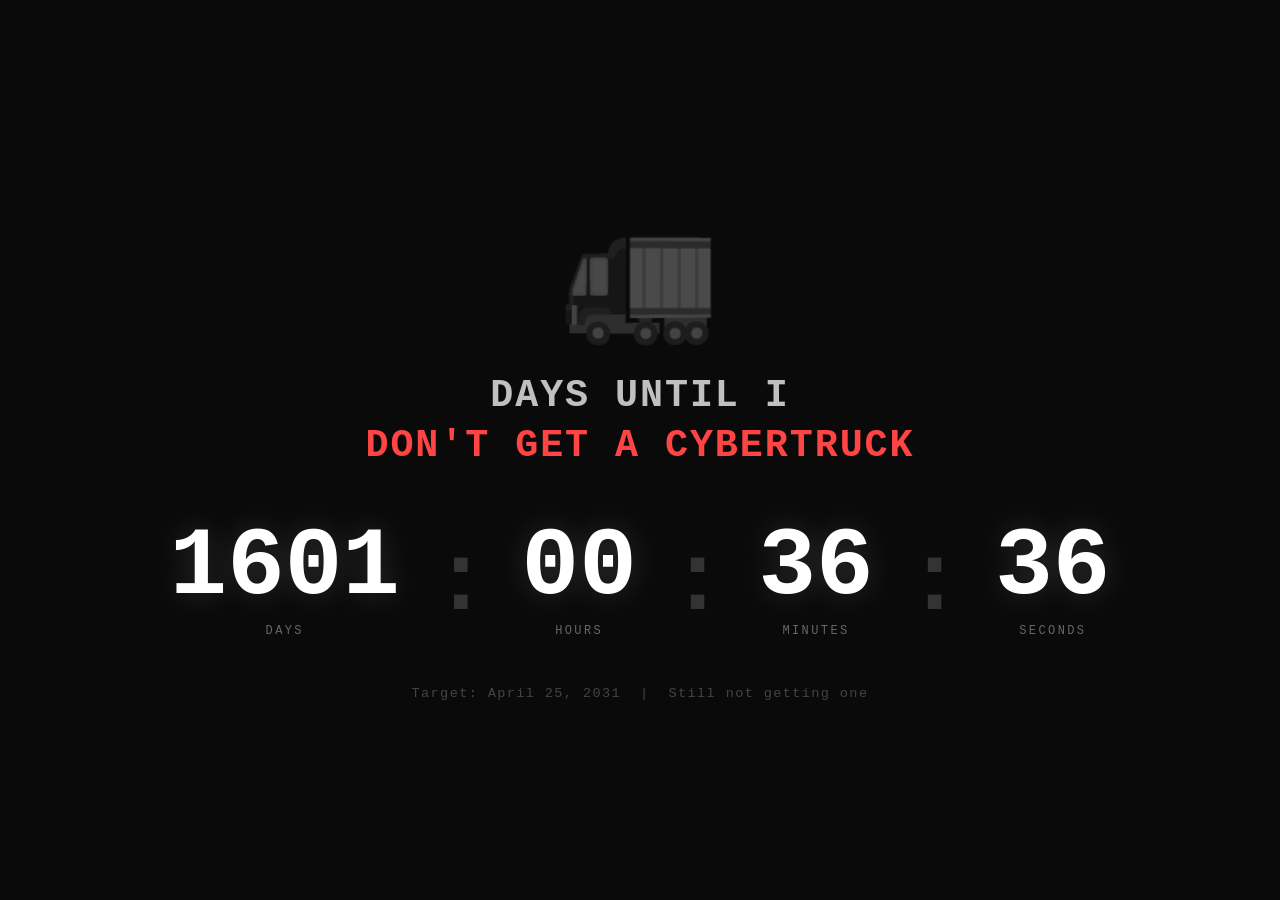
==== cybertruck-countdown.html @ 724c409e "Add files via upload" ====
<!doctype html>
<html lang="en">
  <head>
    <meta charset="UTF-8" />
    <meta name="viewport" content="width=device-width, initial-scale=1.0" />
    <title>Days Until I Don't Get a Cybertruck</title>
    <style>
      * { margin: 0; padding: 0; box-sizing: border-box; }

      body {
        background: #0a0a0a;
        color: #e0e0e0;
        font-family: 'Courier New', monospace;
        display: flex;
        flex-direction: column;
        align-items: center;
        justify-content: center;
        min-height: 100vh;
        text-align: center;
        padding: 2rem;
      }

      h1 {
        font-size: clamp(1.4rem, 4vw, 2.4rem);
        font-weight: 700;
        letter-spacing: 0.05em;
        text-transform: uppercase;
        color: #c0c0c0;
        margin-bottom: 3rem;
        line-height: 1.3;
      }

      h1 span {
        color: #ff4444;
        display: block;
      }

      .timer {
        display: flex;
        gap: 2rem;
        flex-wrap: wrap;
        justify-content: center;
        margin-bottom: 3rem;
      }

      .unit {
        display: flex;
        flex-direction: column;
        align-items: center;
        gap: 0.5rem;
      }

      .value {
        font-size: clamp(3rem, 10vw, 6rem);
        font-weight: 900;
        color: #ffffff;
        min-width: 2ch;
        line-height: 1;
        text-shadow: 0 0 30px rgba(255,255,255,0.15);
      }

      .label {
        font-size: 0.75rem;
        letter-spacing: 0.2em;
        text-transform: uppercase;
        color: #666;
      }

      .divider {
        font-size: clamp(3rem, 10vw, 6rem);
        font-weight: 900;
        color: #333;
        align-self: flex-start;
        margin-top: 0.1em;
      }

      .subtitle {
        font-size: 0.85rem;
        color: #444;
        letter-spacing: 0.1em;
      }

      .cybertruck {
        font-size: clamp(4rem, 15vw, 8rem);
        margin-bottom: 1rem;
        filter: grayscale(1) opacity(0.3);
      }
    </style>
  </head>
  <body>
    <div class="cybertruck">🚛</div>

    <h1>Days Until I <span>Don't Get a Cybertruck</span></h1>

    <div class="timer">
      <div class="unit">
        <div class="value" id="days">000</div>
        <div class="label">Days</div>
      </div>
      <div class="divider">:</div>
      <div class="unit">
        <div class="value" id="hours">00</div>
        <div class="label">Hours</div>
      </div>
      <div class="divider">:</div>
      <div class="unit">
        <div class="value" id="minutes">00</div>
        <div class="label">Minutes</div>
      </div>
      <div class="divider">:</div>
      <div class="unit">
        <div class="value" id="seconds">00</div>
        <div class="label">Seconds</div>
      </div>
    </div>

    <div class="subtitle">
      Target: April 25, 2031 &nbsp;|&nbsp; Still not getting one
    </div>

    <script>
      const target = new Date('2031-04-25T00:00:00').getTime();

      function pad(n, width = 2) {
        return String(n).padStart(width, '0');
      }

      function tick() {
        const now = Date.now();
        const diff = target - now;

        if (diff <= 0) {
          document.querySelector('h1').innerHTML = 'I Still Didn\'t Get a Cybertruck';
          document.querySelector('.timer').innerHTML = '<div class="value" style="font-size:4rem">🎉</div>';
          return;
        }

        const totalSeconds = Math.floor(diff / 1000);
        const seconds = totalSeconds % 60;
        const minutes = Math.floor(totalSeconds / 60) % 60;
        const hours   = Math.floor(totalSeconds / 3600) % 24;
        const days    = Math.floor(totalSeconds / 86400);

        document.getElementById('days').textContent    = pad(days, 4);
        document.getElementById('hours').textContent   = pad(hours);
        document.getElementById('minutes').textContent = pad(minutes);
        document.getElementById('seconds').textContent = pad(seconds);
      }

      tick();
      setInterval(tick, 1000);
    </script>
  </body>
</html>
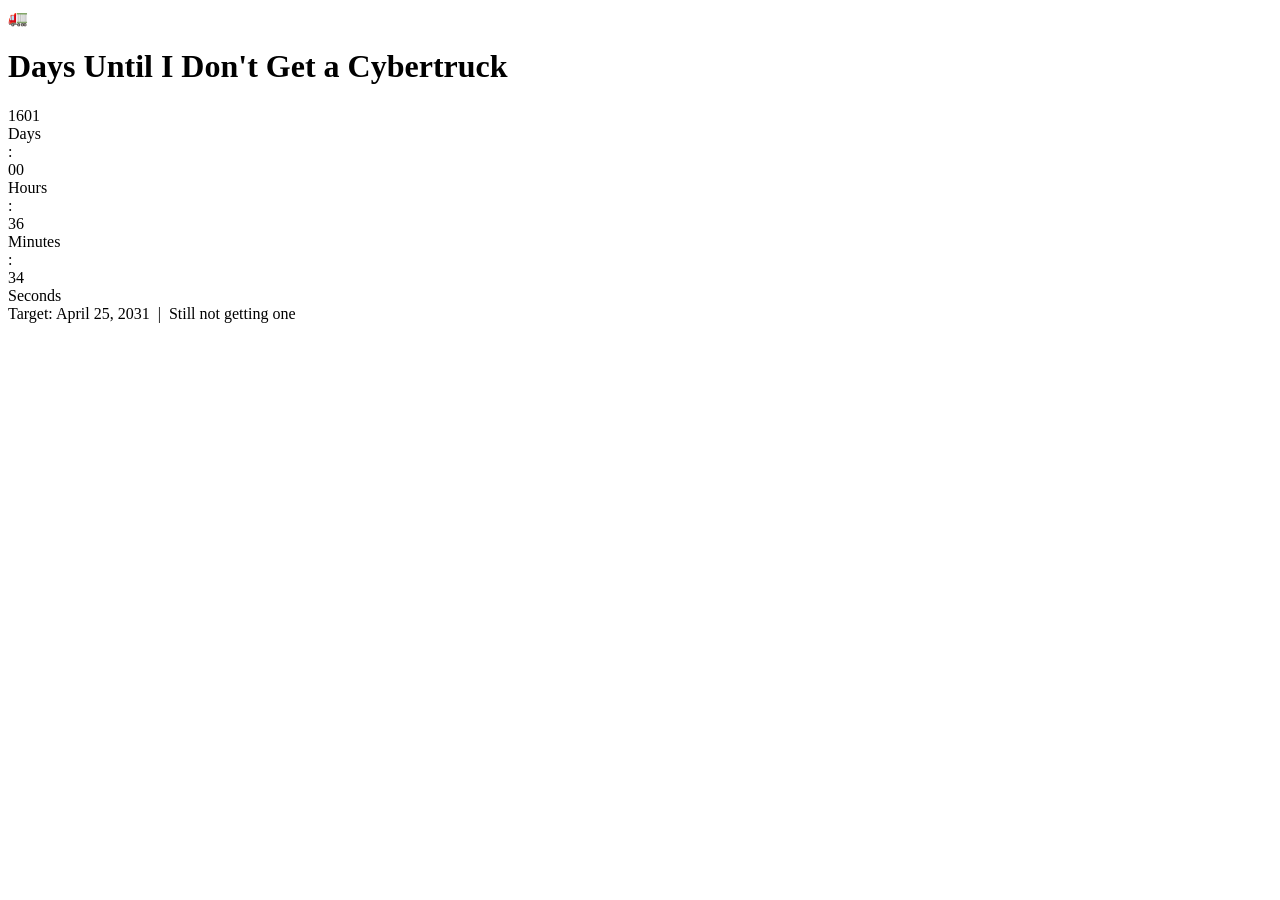
==== commit 48d8b267: "Remove styles from cybertruck-countdown.html Removed CSS styles from the countdown HTML file." ====
--- a/cybertruck-countdown.html
+++ b/cybertruck-countdown.html
@@ -4,88 +4,7 @@
     <meta charset="UTF-8" />
     <meta name="viewport" content="width=device-width, initial-scale=1.0" />
     <title>Days Until I Don't Get a Cybertruck</title>
-    <style>
-      * { margin: 0; padding: 0; box-sizing: border-box; }
-
-      body {
-        background: #0a0a0a;
-        color: #e0e0e0;
-        font-family: 'Courier New', monospace;
-        display: flex;
-        flex-direction: column;
-        align-items: center;
-        justify-content: center;
-        min-height: 100vh;
-        text-align: center;
-        padding: 2rem;
-      }
-
-      h1 {
-        font-size: clamp(1.4rem, 4vw, 2.4rem);
-        font-weight: 700;
-        letter-spacing: 0.05em;
-        text-transform: uppercase;
-        color: #c0c0c0;
-        margin-bottom: 3rem;
-        line-height: 1.3;
-      }
-
-      h1 span {
-        color: #ff4444;
-        display: block;
-      }
-
-      .timer {
-        display: flex;
-        gap: 2rem;
-        flex-wrap: wrap;
-        justify-content: center;
-        margin-bottom: 3rem;
-      }
-
-      .unit {
-        display: flex;
-        flex-direction: column;
-        align-items: center;
-        gap: 0.5rem;
-      }
-
-      .value {
-        font-size: clamp(3rem, 10vw, 6rem);
-        font-weight: 900;
-        color: #ffffff;
-        min-width: 2ch;
-        line-height: 1;
-        text-shadow: 0 0 30px rgba(255,255,255,0.15);
-      }
-
-      .label {
-        font-size: 0.75rem;
-        letter-spacing: 0.2em;
-        text-transform: uppercase;
-        color: #666;
-      }
-
-      .divider {
-        font-size: clamp(3rem, 10vw, 6rem);
-        font-weight: 900;
-        color: #333;
-        align-self: flex-start;
-        margin-top: 0.1em;
-      }
-
-      .subtitle {
-        font-size: 0.85rem;
-        color: #444;
-        letter-spacing: 0.1em;
-      }
-
-      .cybertruck {
-        font-size: clamp(4rem, 15vw, 8rem);
-        margin-bottom: 1rem;
-        filter: grayscale(1) opacity(0.3);
-      }
-    </style>
+    
   </head>
   <body>
     <div class="cybertruck">🚛</div>
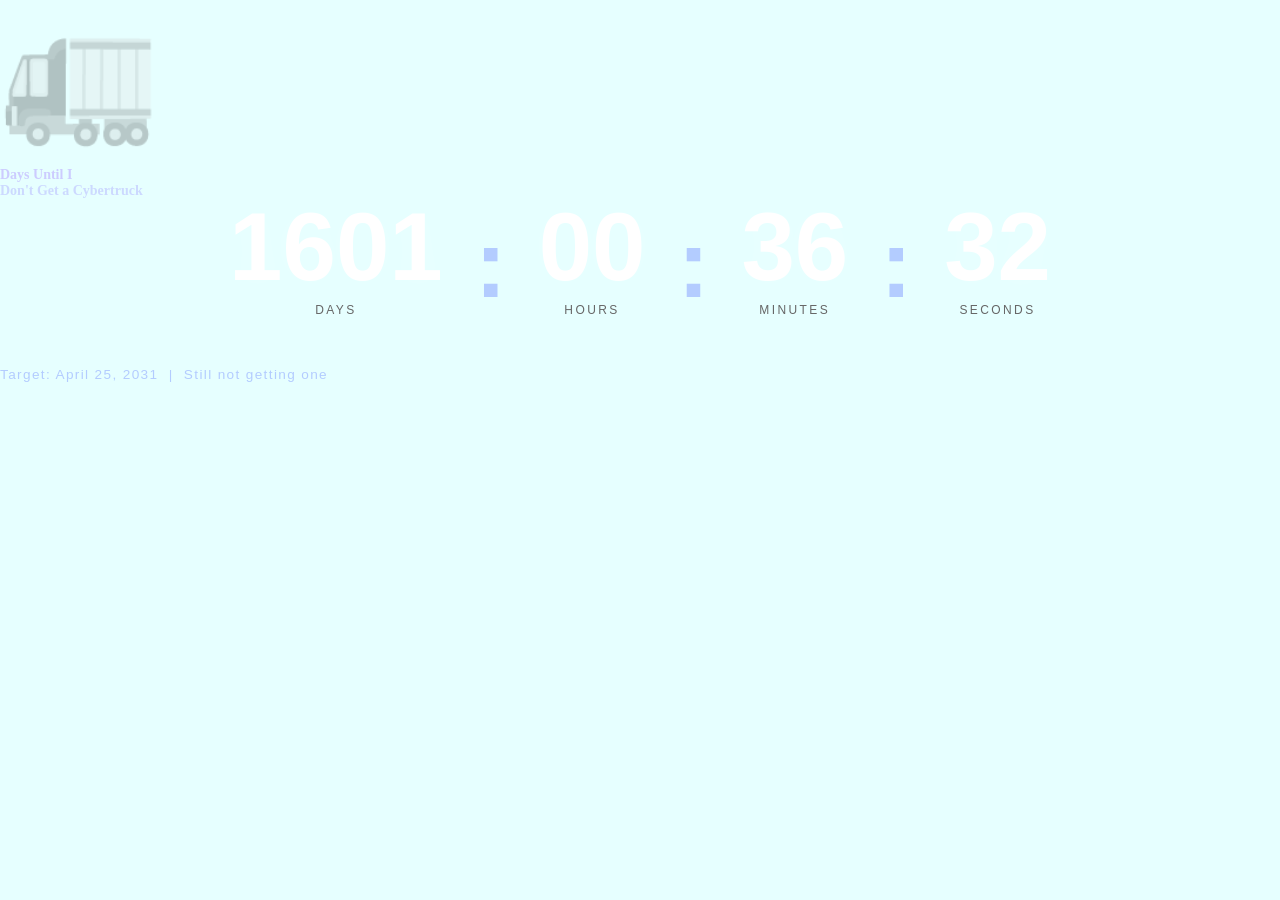
==== commit cb531c72: "Add stylesheet link to cybertruck-countdown.html" ====
--- a/cybertruck-countdown.html
+++ b/cybertruck-countdown.html
@@ -4,7 +4,7 @@
     <meta charset="UTF-8" />
     <meta name="viewport" content="width=device-width, initial-scale=1.0" />
     <title>Days Until I Don't Get a Cybertruck</title>
-    
+    <link rel="stylesheet" href="styles2.css" />
   </head>
   <body>
     <div class="cybertruck">🚛</div>
--- a/styles2.css
+++ b/styles2.css
@@ -0,0 +1,100 @@
+* { margin: 0; padding: 0; box-sizing: border-box; }
+body {
+  background-color: #e6ffff;
+  color: #404040;
+  font-family: verdana, sans-serif;
+}
+.padElement {
+  padding-top: 15px;
+  padding-bottom: 15px;
+  padding-right: 15px;
+  padding-left: 15px;
+}
+h1 {
+  color: #ccccff;
+  font-size: 14px;
+  font-family: Georgia, Garamond, serif;
+}
+h2 {
+  color: #b3ccff;
+  font-size: 14px;
+}
+
+h3 {
+  color: #ffccff;
+  font-size: 14px;
+}
+h4 {
+  color: #ccccff;
+  font-size: 16px;
+  font-family: Georgia, Garamond, serif;
+}
+a {
+  text-decoration: none;
+  color: #ccd9ff;
+  font-family: Lucida Console, monospace;
+  font-size: 12 px;
+}
+
+li {
+  font-size: 12px;
+}
+p {
+  font-family: verdana, sans-serif;
+  font-size: 12px;
+}
+h1 span {
+        color: #ccd9ff;
+        display: block;
+      }
+
+      .timer {
+        display: flex;
+        gap: 2rem;
+        flex-wrap: wrap;
+        justify-content: center;
+        margin-bottom: 3rem;
+      }
+
+      .unit {
+        display: flex;
+        flex-direction: column;
+        align-items: center;
+        gap: 0.5rem;
+      }
+
+      .value {
+        font-size: clamp(3rem, 10vw, 6rem);
+        font-weight: 900;
+        color: #ffffff;
+        min-width: 2ch;
+        line-height: 1;
+        text-shadow: 0 0 30px rgba(255,255,255,0.15);
+      }
+
+      .label {
+        font-size: 0.75rem;
+        letter-spacing: 0.2em;
+        text-transform: uppercase;
+        color: #666;
+      }
+
+      .divider {
+        font-size: clamp(3rem, 10vw, 6rem);
+        font-weight: 900;
+        color: #b3ccff;
+        align-self: flex-start;
+        margin-top: 0.1em;
+      }
+
+      .subtitle {
+        font-size: 0.85rem;
+        color: #b3ccff;
+        letter-spacing: 0.1em;
+      }
+
+      .cybertruck {
+        font-size: clamp(4rem, 15vw, 8rem);
+        margin-bottom: 1rem;
+        filter: grayscale(1) opacity(0.3);
+      }
